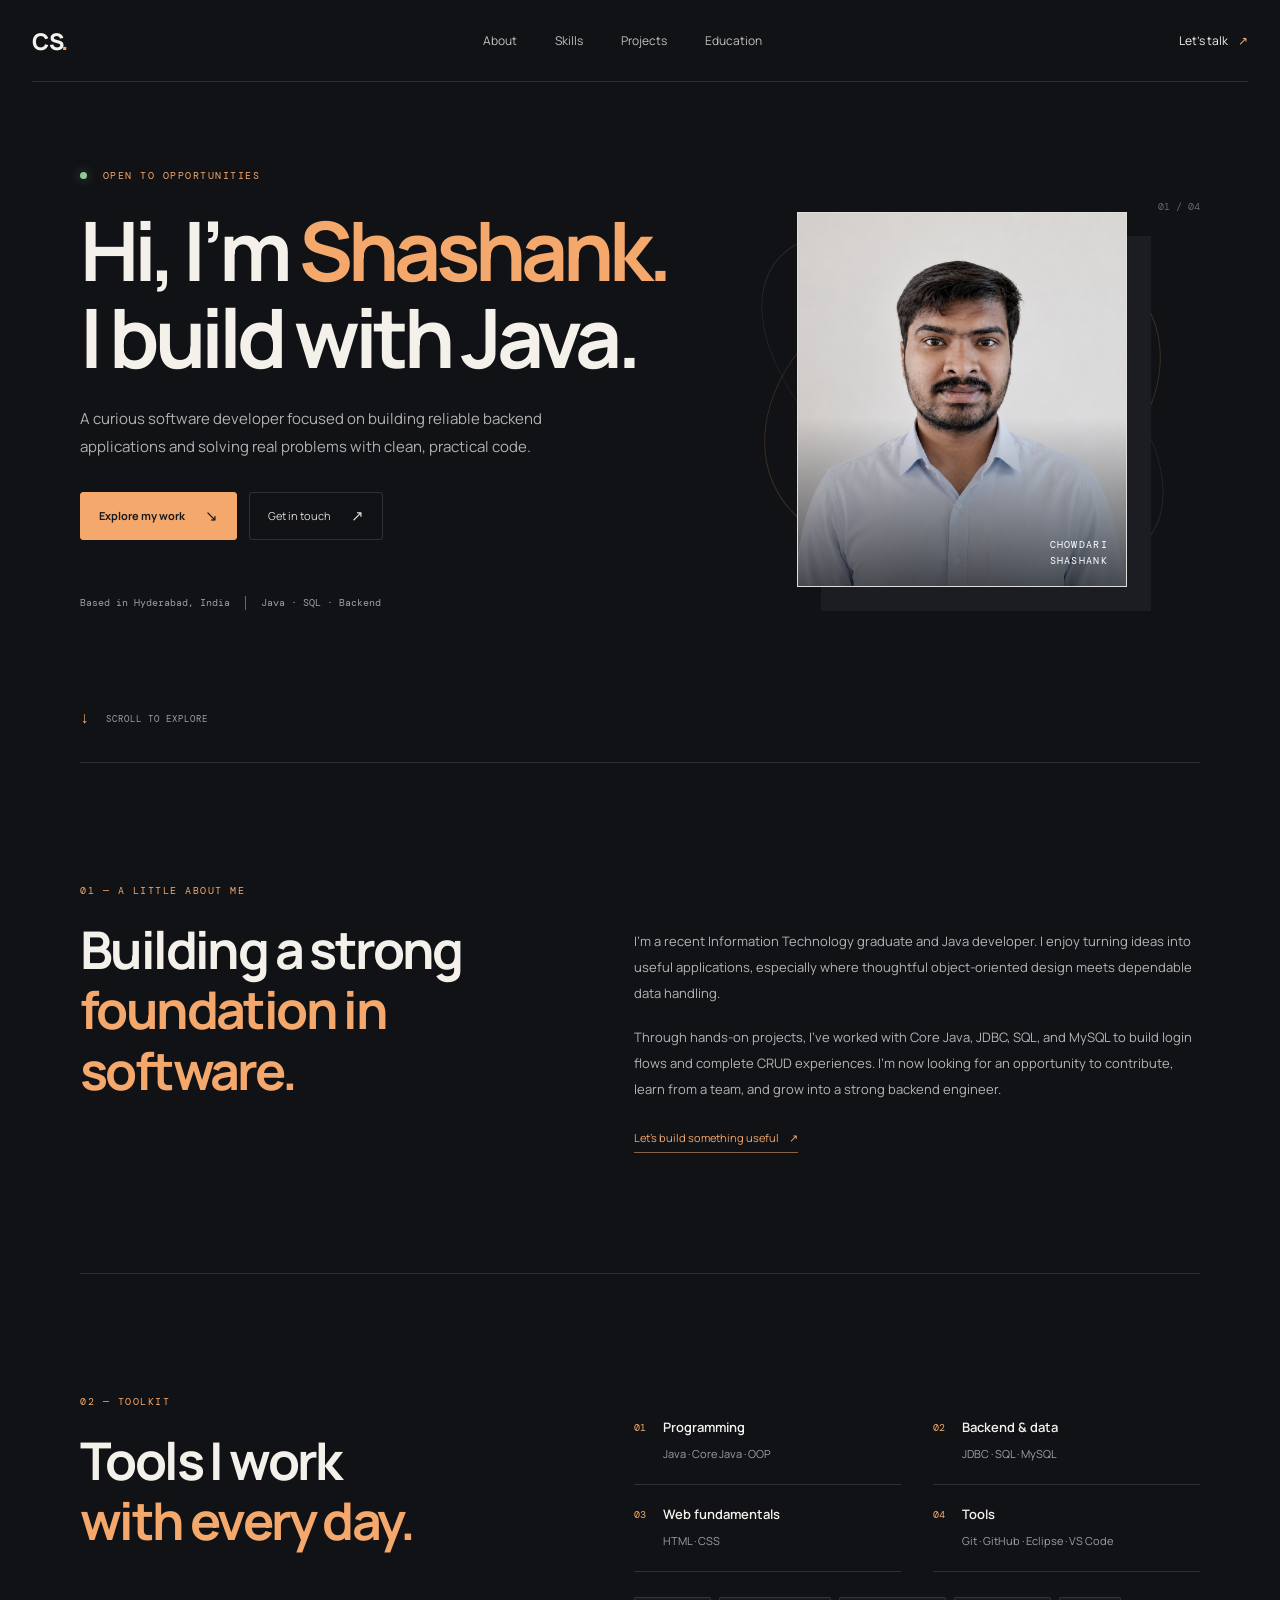
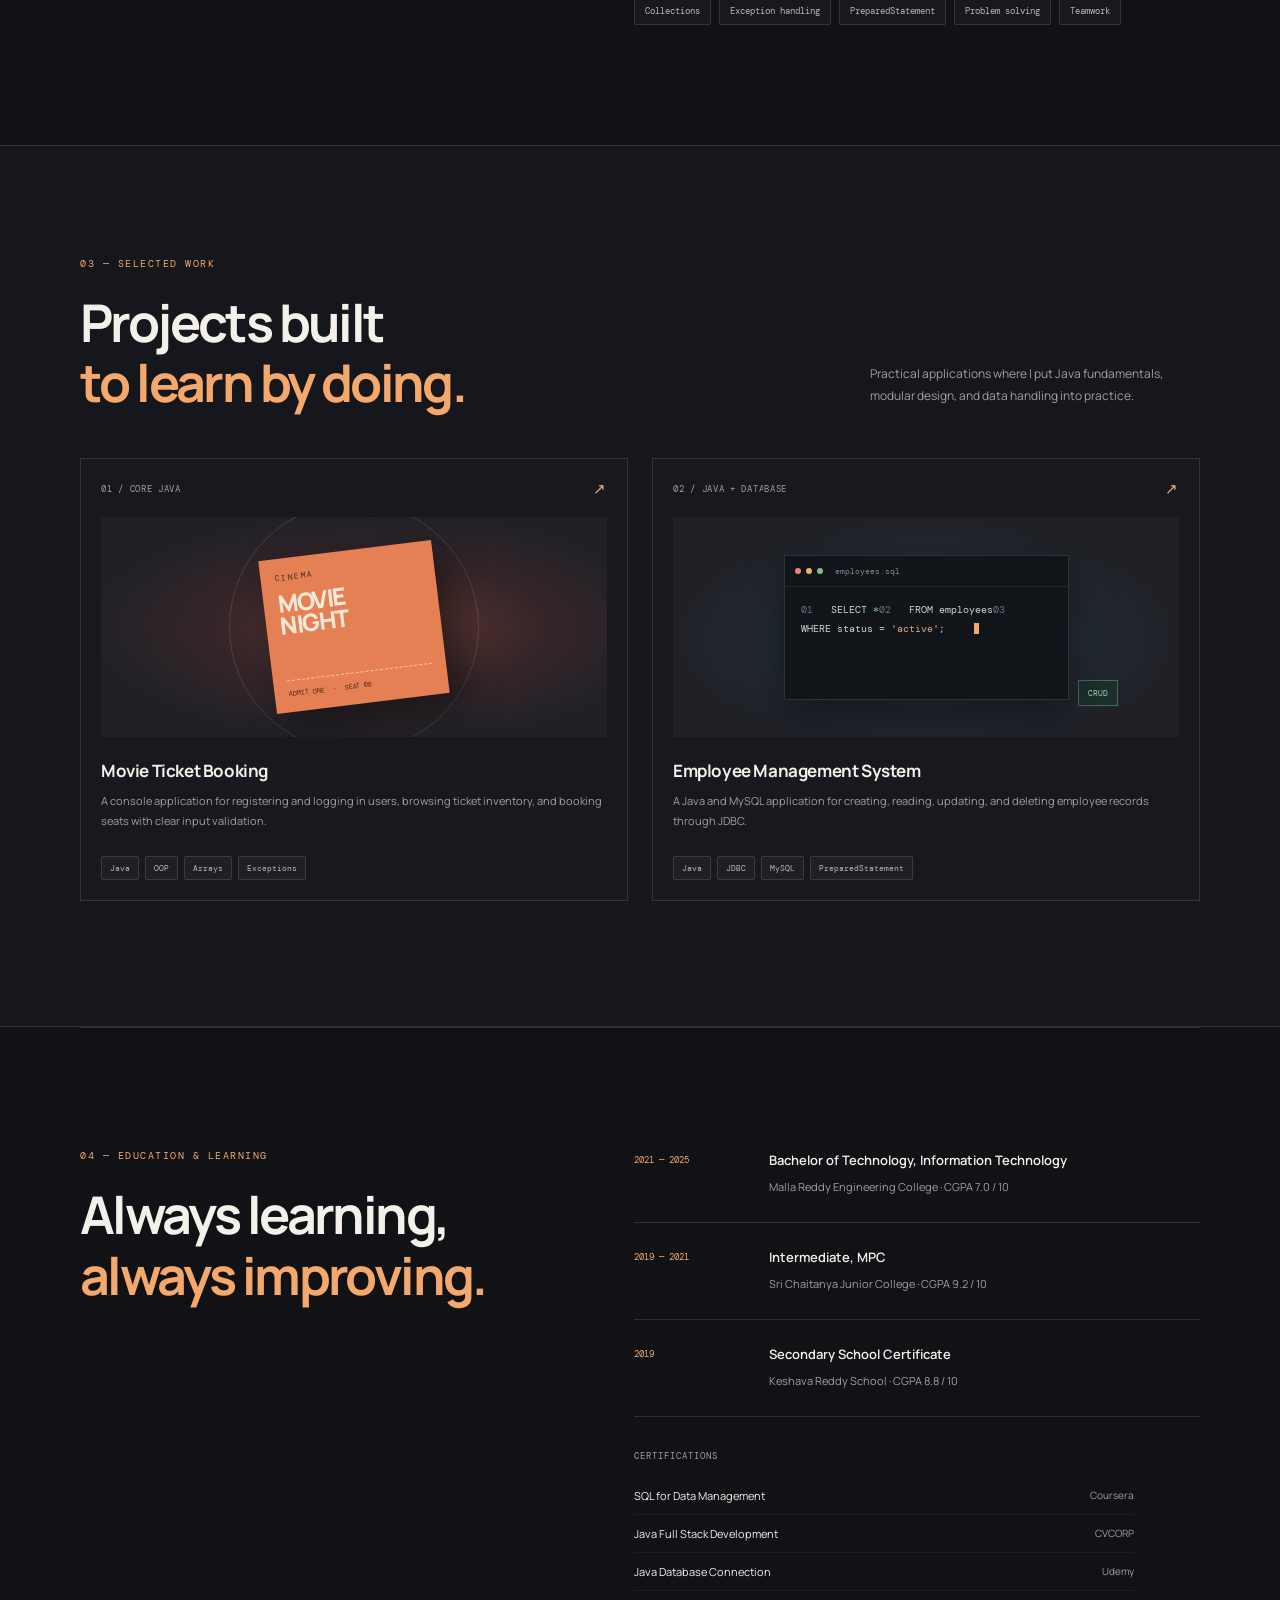
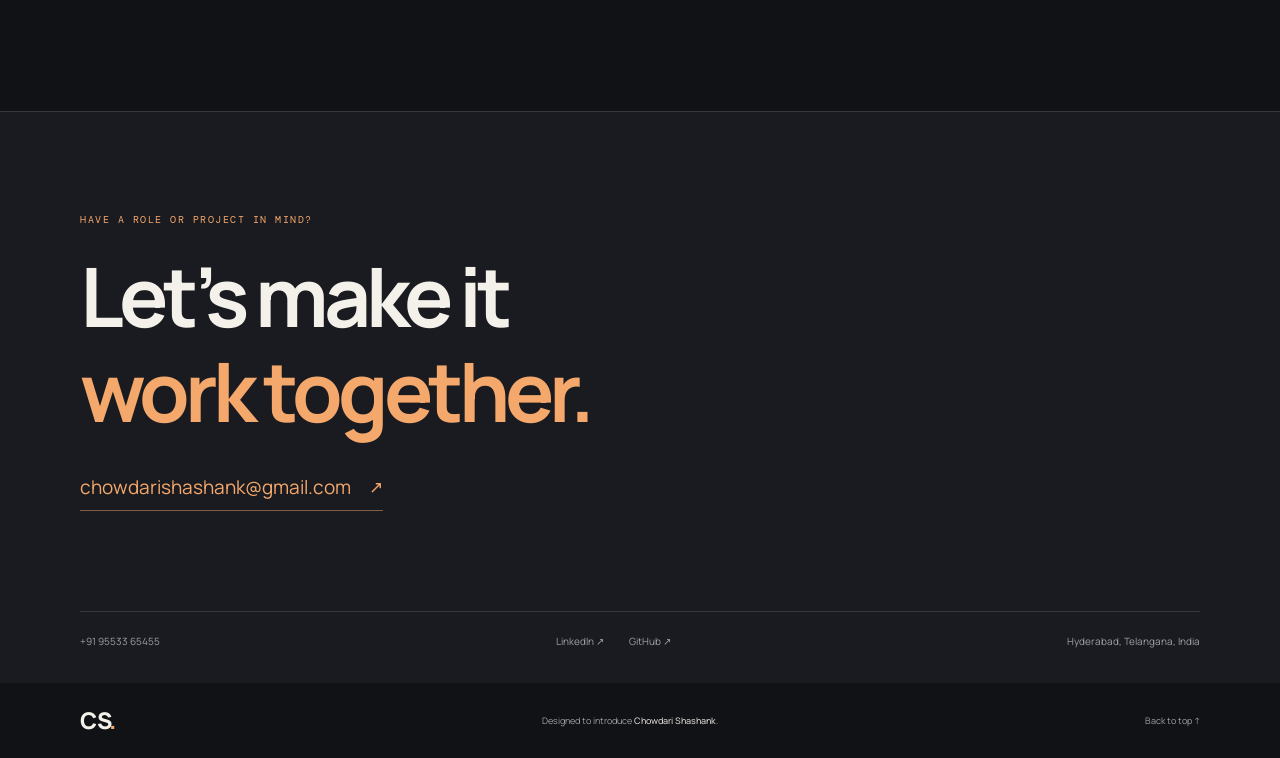
==== index.html @ 95295373 "Initial commit" ====
<!doctype html>
<html lang="en">
<head>
  <meta charset="UTF-8">
  <meta name="viewport" content="width=device-width, initial-scale=1">
  <meta name="theme-color" content="#101216">
  <meta name="description" content="Portfolio of Chowdari Shashank, a Java developer focused on backend development and database-driven applications.">
  <title>Chowdari Shashank | Java Developer</title>
  <link rel="stylesheet" href="styles.css">
</head>
<body>
  <header class="site-header">
    <a class="brand" href="#home" aria-label="Shashank home">CS<span>.</span></a>
    <nav class="main-nav" aria-label="Main navigation">
      <a href="#about">About</a>
      <a href="#skills">Skills</a>
      <a href="#projects">Projects</a>
      <a href="#education">Education</a>
    </nav>
    <a class="header-contact" href="#contact">Let’s talk <span aria-hidden="true">↗</span></a>
  </header>

  <main>
    <section class="hero section-wrap" id="home">
      <div class="hero-copy">
        <p class="eyebrow"><span class="status-dot"></span> OPEN TO OPPORTUNITIES</p>
        <h1>Hi, I’m <span>Shashank.</span><br>I build with Java.</h1>
        <p class="hero-description">A curious software developer focused on building reliable backend applications and solving real problems with clean, practical code.</p>
        <div class="hero-actions">
          <a class="button button-primary" href="#projects">Explore my work <span aria-hidden="true">↘</span></a>
          <a class="button button-quiet" href="mailto:chowdarishashank@gmail.com">Get in touch <span aria-hidden="true">↗</span></a>
        </div>
        <div class="hero-meta">
          <span>Based in Hyderabad, India</span>
          <span class="meta-divider"></span>
          <span>Java · SQL · Backend</span>
        </div>
      </div>
      <div class="hero-visual">
        <div class="photo-frame">
          <img src="profile.jpg" alt="Portrait of Chowdari Shashank">
          <span class="photo-label">CHOWDARI<br>SHASHANK</span>
        </div>
        <span class="orbit orbit-one" aria-hidden="true"></span>
        <span class="orbit orbit-two" aria-hidden="true"></span>
        <span class="hero-index" aria-hidden="true">01 / 04</span>
      </div>
      <a class="scroll-cue" href="#about"><span aria-hidden="true">↓</span> SCROLL TO EXPLORE</a>
    </section>

    <section class="content-section section-wrap" id="about">
      <div class="section-heading">
        <p class="eyebrow">01 — A LITTLE ABOUT ME</p>
        <h2>Building a strong<br><span>foundation in software.</span></h2>
      </div>
      <div class="about-copy">
        <p>I’m a recent Information Technology graduate and Java developer. I enjoy turning ideas into useful applications, especially where thoughtful object-oriented design meets dependable data handling.</p>
        <p>Through hands-on projects, I’ve worked with Core Java, JDBC, SQL, and MySQL to build login flows and complete CRUD experiences. I’m now looking for an opportunity to contribute, learn from a team, and grow into a strong backend engineer.</p>
        <a class="text-link" href="mailto:chowdarishashank@gmail.com">Let’s build something useful <span aria-hidden="true">↗</span></a>
      </div>
    </section>

    <section class="content-section skills-section section-wrap" id="skills">
      <div class="section-heading">
        <p class="eyebrow">02 — TOOLKIT</p>
        <h2>Tools I work<br><span>with every day.</span></h2>
      </div>
      <div class="skill-groups">
        <article class="skill-group">
          <span class="skill-number">01</span>
          <div><h3>Programming</h3><p>Java · Core Java · OOP</p></div>
        </article>
        <article class="skill-group">
          <span class="skill-number">02</span>
          <div><h3>Backend &amp; data</h3><p>JDBC · SQL · MySQL</p></div>
        </article>
        <article class="skill-group">
          <span class="skill-number">03</span>
          <div><h3>Web fundamentals</h3><p>HTML · CSS</p></div>
        </article>
        <article class="skill-group">
          <span class="skill-number">04</span>
          <div><h3>Tools</h3><p>Git · GitHub · Eclipse · VS Code</p></div>
        </article>
        <div class="skill-tags" aria-label="Additional strengths">
          <span>Collections</span><span>Exception handling</span><span>PreparedStatement</span><span>Problem solving</span><span>Teamwork</span>
        </div>
      </div>
    </section>

    <section class="projects-section" id="projects">
      <div class="section-wrap">
        <div class="projects-intro">
          <div class="section-heading">
            <p class="eyebrow">03 — SELECTED WORK</p>
            <h2>Projects built<br><span>to learn by doing.</span></h2>
          </div>
          <p>Practical applications where I put Java fundamentals, modular design, and data handling into practice.</p>
        </div>
        <div class="project-grid">
          <article class="project-card">
            <div class="project-topline"><span>01 / CORE JAVA</span><span aria-hidden="true">↗</span></div>
            <div class="project-art ticket-art" aria-hidden="true">
              <div class="ticket-card"><span class="ticket-mark">CINEMA</span><span class="ticket-title">MOVIE<br>NIGHT</span><span class="ticket-line"></span><span class="ticket-detail">ADMIT ONE&nbsp; · &nbsp;SEAT 08</span></div>
              <span class="art-orbit"></span>
            </div>
            <h3>Movie Ticket Booking</h3>
            <p>A console application for registering and logging in users, browsing ticket inventory, and booking seats with clear input validation.</p>
            <div class="project-tags"><span>Java</span><span>OOP</span><span>Arrays</span><span>Exceptions</span></div>
          </article>
          <article class="project-card">
            <div class="project-topline"><span>02 / JAVA + DATABASE</span><span aria-hidden="true">↗</span></div>
            <div class="project-art database-art" aria-hidden="true">
              <div class="database-window">
                <div class="window-dots"><i></i><i></i><i></i><span>employees.sql</span></div>
                <div class="code-lines"><span><b>01</b> SELECT <em>*</em></span><span><b>02</b> FROM employees</span><span><b>03</b> WHERE status = <i>'active'</i>;</span><span class="code-cursor"></span></div>
              </div>
              <span class="db-badge">CRUD</span>
            </div>
            <h3>Employee Management System</h3>
            <p>A Java and MySQL application for creating, reading, updating, and deleting employee records through JDBC.</p>
            <div class="project-tags"><span>Java</span><span>JDBC</span><span>MySQL</span><span>PreparedStatement</span></div>
          </article>
        </div>
      </div>
    </section>

    <section class="content-section education-section section-wrap" id="education">
      <div class="section-heading">
        <p class="eyebrow">04 — EDUCATION &amp; LEARNING</p>
        <h2>Always learning,<br><span>always improving.</span></h2>
      </div>
      <div class="education-content">
        <article class="education-item">
          <span class="education-date">2021 — 2025</span>
          <div><h3>Bachelor of Technology, Information Technology</h3><p>Malla Reddy Engineering College · CGPA 7.0 / 10</p></div>
        </article>
        <article class="education-item">
          <span class="education-date">2019 — 2021</span>
          <div><h3>Intermediate, MPC</h3><p>Sri Chaitanya Junior College · CGPA 9.2 / 10</p></div>
        </article>
        <article class="education-item">
          <span class="education-date">2019</span>
          <div><h3>Secondary School Certificate</h3><p>Keshava Reddy School · CGPA 8.8 / 10</p></div>
        </article>
        <div class="certifications">
          <h3>Certifications</h3>
          <p>SQL for Data Management <span>Coursera</span></p>
          <p>Java Full Stack Development <span>CVCORP</span></p>
          <p>Java Database Connection <span>Udemy</span></p>
        </div>
      </div>
    </section>

    <section class="contact-section" id="contact">
      <div class="section-wrap contact-inner">
        <p class="eyebrow">HAVE A ROLE OR PROJECT IN MIND?</p>
        <h2>Let’s make it<br><span>work together.</span></h2>
        <a class="contact-email" href="mailto:chowdarishashank@gmail.com">chowdarishashank@gmail.com <span aria-hidden="true">↗</span></a>
        <div class="contact-bottom">
          <a href="tel:+919553365455">+91 95533 65455</a>
          <div class="social-links">
            <a href="https://www.linkedin.com/in/shashankchowdari" target="_blank" rel="noreferrer">LinkedIn ↗</a>
            <a href="https://github.com/Shashank9871" target="_blank" rel="noreferrer">GitHub ↗</a>
          </div>
          <span>Hyderabad, Telangana, India</span>
        </div>
      </div>
    </section>
  </main>

  <footer class="site-footer section-wrap">
    <a class="brand" href="#home">CS<span>.</span></a>
    <p>Designed to introduce <strong>Chowdari Shashank</strong>.</p>
    <a href="#home">Back to top ↑</a>
  </footer>
</body>
</html>
---- styles.css ----
@import url('https://fonts.googleapis.com/css2?family=DM+Mono:wght@400;500&family=Manrope:wght@400;500;600;700;800&display=swap');

:root {
  color-scheme: dark;
  --bg: #101216;
  --surface: #17191f;
  --surface-light: #1e2027;
  --text: #f4f1eb;
  --muted: #a09fa5;
  --faint: #66666f;
  --accent: #f5a86b;
  --line: rgba(255, 255, 255, .12);
  font-family: 'Manrope', Arial, sans-serif;
  font-synthesis: none;
  text-rendering: optimizeLegibility;
  scroll-behavior: smooth;
  background: var(--bg);
}

* { box-sizing: border-box; }
body { margin: 0; color: var(--text); background: var(--bg); }
a { color: inherit; text-decoration: none; }
button, a { -webkit-tap-highlight-color: transparent; }
::selection { color: var(--bg); background: var(--accent); }
.section-wrap { width: min(1120px, calc(100% - 64px)); margin-inline: auto; }

.site-header {
  height: 82px;
  width: min(1280px, calc(100% - 64px));
  margin: auto;
  display: flex;
  align-items: center;
  justify-content: space-between;
  border-bottom: 1px solid var(--line);
}
.brand { font-size: 23px; font-weight: 800; letter-spacing: -1.5px; }
.brand span { color: var(--accent); }
.main-nav { display: flex; align-items: center; gap: 38px; color: #c3c0c0; font-size: 12px; }
.main-nav a, .header-contact, .social-links a, .site-footer a { transition: color .2s ease; }
.main-nav a:hover, .header-contact:hover, .social-links a:hover, .site-footer a:hover { color: var(--accent); }
.header-contact { font-size: 12px; }
.header-contact span { color: var(--accent); margin-left: 8px; }

.hero {
  min-height: 680px;
  position: relative;
  display: grid;
  grid-template-columns: 1.15fr .85fr;
  align-items: center;
  padding-top: 44px;
  padding-bottom: 90px;
}
.hero-copy { position: relative; z-index: 1; padding-bottom: 20px; }
.eyebrow {
  color: var(--accent);
  font: 10px/1.5 'DM Mono', monospace;
  letter-spacing: 1.5px;
  margin: 0 0 24px;
}
.status-dot { display: inline-block; width: 7px; height: 7px; margin-right: 8px; border-radius: 50%; background: #91c995; box-shadow: 0 0 12px #91c99577; }
h1, h2, h3, p { margin-top: 0; }
.hero h1 { font-size: clamp(48px, 6.5vw, 82px); line-height: 1.06; letter-spacing: -5px; margin-bottom: 24px; }
.hero h1 span, .section-heading h2 span, .contact-inner h2 span { color: var(--accent); }
.hero-description { max-width: 470px; color: #b3b0b0; font-size: 15px; line-height: 1.9; margin-bottom: 30px; }
.hero-actions { display: flex; flex-wrap: wrap; align-items: center; gap: 12px; }
.button { min-height: 48px; display: inline-flex; align-items: center; justify-content: center; gap: 20px; padding: 0 18px; border: 1px solid var(--line); border-radius: 3px; font-size: 11px; transition: transform .2s, background .2s, border-color .2s; }
.button:hover { transform: translateY(-2px); border-color: var(--accent); }
.button-primary { color: #17191f; background: var(--accent); border-color: var(--accent); font-weight: 700; }
.button-primary:hover { background: #ffba83; }
.button-quiet { color: #ddd9d4; }
.button span { font-size: 15px; }
.hero-meta { display: flex; align-items: center; gap: 15px; margin-top: 56px; color: var(--muted); font: 10px 'DM Mono', monospace; }
.meta-divider { height: 14px; width: 1px; background: var(--faint); }
.hero-visual { height: 450px; position: relative; display: grid; place-items: center; }
.photo-frame { position: relative; z-index: 1; width: min(330px, 78%); height: 375px; overflow: hidden; border: 1px solid #ffffff30; background: #d9d6d1; box-shadow: 24px 24px 0 #1b1d23; }
.photo-frame::after { position: absolute; content: ""; inset: 0; background: linear-gradient(180deg, transparent 55%, #101216b8); }
.photo-frame img { width: 100%; height: 100%; display: block; object-fit: cover; object-position: center 25%; filter: saturate(.75); }
.photo-label { position: absolute; z-index: 1; right: 18px; bottom: 17px; color: white; font: 10px/1.6 'DM Mono', monospace; letter-spacing: 1.3px; text-align: right; }
.orbit { position: absolute; display: block; border: 1px solid #f5a86b31; border-radius: 50%; }
.orbit-one { width: 415px; height: 415px; transform: rotate(-24deg) scaleY(.69); }
.orbit-two { width: 465px; height: 465px; transform: rotate(36deg) scaleY(.52); border-color: #ffffff18; }
.hero-index { position: absolute; top: 26px; right: 0; color: var(--faint); font: 10px 'DM Mono', monospace; }
.scroll-cue { position: absolute; bottom: 34px; left: 0; color: var(--muted); font: 9px 'DM Mono', monospace; letter-spacing: 1px; }
.scroll-cue span { color: var(--accent); font-size: 16px; margin-right: 9px; vertical-align: -1px; }

.content-section { display: grid; grid-template-columns: .9fr 1.1fr; gap: 90px; padding-top: 120px; padding-bottom: 120px; border-top: 1px solid var(--line); }
.section-heading .eyebrow { margin-bottom: 22px; }
.section-heading h2, .contact-inner h2 { font-size: clamp(34px, 4.2vw, 52px); line-height: 1.16; letter-spacing: -2.6px; margin: 0; }
.about-copy { padding-top: 45px; }
.about-copy p { max-width: 590px; color: #b7b4b4; font-size: 13px; line-height: 2; margin-bottom: 18px; }
.text-link { display: inline-block; margin-top: 10px; padding-bottom: 7px; border-bottom: 1px solid #f5a86b85; color: var(--accent); font-size: 11px; }
.text-link span { margin-left: 8px; }

.skills-section { align-items: start; }
.skill-groups { display: grid; grid-template-columns: 1fr 1fr; column-gap: 32px; padding-top: 4px; }
.skill-group { display: flex; gap: 17px; padding: 20px 0; border-bottom: 1px solid var(--line); }
.skill-number { color: var(--accent); font: 10px 'DM Mono', monospace; padding-top: 3px; }
.skill-group h3, .education-item h3, .certifications h3 { margin: 0 0 8px; font-size: 13px; font-weight: 600; }
.skill-group p, .education-item p { margin: 0; color: var(--muted); font-size: 11px; line-height: 1.8; }
.skill-tags { grid-column: 1 / -1; display: flex; flex-wrap: wrap; gap: 8px; padding-top: 25px; }
.skill-tags span, .project-tags span { padding: 7px 10px; color: #bbb7b3; background: #ffffff08; border: 1px solid var(--line); border-radius: 2px; font: 9px 'DM Mono', monospace; }

.projects-section { padding: 110px 0 125px; background: #15171c; border-block: 1px solid var(--line); }
.projects-intro { display: flex; align-items: end; justify-content: space-between; gap: 35px; margin-bottom: 45px; }
.projects-intro > p { max-width: 330px; margin: 0 0 5px; color: var(--muted); font-size: 12px; line-height: 1.9; }
.project-grid { display: grid; grid-template-columns: 1fr 1fr; gap: 24px; }
.project-card { min-width: 0; padding: 20px; background: var(--surface); border: 1px solid var(--line); transition: border-color .2s, transform .2s; }
.project-card:hover { transform: translateY(-4px); border-color: #f5a86b78; }
.project-topline { display: flex; align-items: center; justify-content: space-between; color: var(--muted); font: 9px 'DM Mono', monospace; letter-spacing: .7px; }
.project-topline span:last-child { color: var(--accent); font-size: 15px; }
.project-art { height: 220px; position: relative; display: grid; place-items: center; overflow: hidden; margin: 18px 0 22px; background: #202127; }
.ticket-art { background: radial-gradient(ellipse at 55% 50%, #663a30 0, #352529 42%, #202127 74%); }
.ticket-card { z-index: 1; display: flex; flex-direction: column; width: 174px; height: 154px; padding: 14px; transform: rotate(-7deg); color: #f4e8d9; background: #e57f54; box-shadow: 12px 14px 35px #08090b88; }
.ticket-mark { color: #4b2821; font: 8px 'DM Mono', monospace; letter-spacing: 1.5px; }
.ticket-title { margin-top: 10px; font-size: 24px; font-weight: 800; line-height: .92; letter-spacing: -1.5px; }
.ticket-line { width: 100%; margin-top: auto; border-top: 1px dashed #f6c7a2; }
.ticket-detail { padding-top: 8px; color: #542b23; font: 7px 'DM Mono', monospace; }
.art-orbit { position: absolute; width: 250px; height: 250px; border: 1px solid #ffffff20; border-radius: 50%; }
.database-art { background: radial-gradient(ellipse at 50% 55%, #263743, #202127 70%); }
.database-window { z-index: 1; width: min(285px, 84%); height: 145px; background: #11151a; border: 1px solid #ffffff20; box-shadow: 0 15px 35px #090b0e8a; }
.window-dots { height: 31px; display: flex; align-items: center; gap: 5px; padding: 0 10px; border-bottom: 1px solid #ffffff13; }
.window-dots i { width: 6px; height: 6px; border-radius: 50%; background: #e48973; }
.window-dots i:nth-child(2) { background: #e9b36b; }
.window-dots i:nth-child(3) { background: #86b98b; }
.window-dots span { margin-left: 7px; color: #818993; font: 8px 'DM Mono', monospace; }
.code-lines { padding: 13px 16px; color: #d0d3d5; font: 10px/1.9 'DM Mono', monospace; }
.code-lines b { margin-right: 12px; color: #65707c; font-weight: 400; }
.code-lines em { color: #82c5ad; font-style: normal; }
.code-lines i { color: #dda77c; font-style: normal; }
.code-cursor { display: inline-block; width: 5px; height: 11px; margin-left: 29px; background: var(--accent); vertical-align: -2px; }
.db-badge { position: absolute; right: 12%; bottom: 14%; padding: 7px 9px; color: #a9d7c4; border: 1px solid #a9d7c455; background: #1c302c; font: 8px 'DM Mono', monospace; }
.project-card h3 { margin: 0 0 9px; font-size: 17px; letter-spacing: -.4px; }
.project-card > p { min-height: 48px; margin: 0 0 17px; color: var(--muted); font-size: 11px; line-height: 1.8; }
.project-tags { display: flex; flex-wrap: wrap; gap: 6px; }
.project-tags span { padding: 6px 8px; font-size: 8px; }

.education-content { padding-top: 3px; }
.education-item { display: grid; grid-template-columns: 115px 1fr; gap: 20px; padding: 0 0 25px; margin-bottom: 25px; border-bottom: 1px solid var(--line); }
.education-date { color: var(--accent); font: 9px 'DM Mono', monospace; padding-top: 3px; }
.certifications { padding-top: 8px; }
.certifications h3 { margin-bottom: 15px; color: var(--muted); font: 9px 'DM Mono', monospace; letter-spacing: 1px; text-transform: uppercase; }
.certifications p { display: flex; justify-content: space-between; gap: 20px; max-width: 500px; padding: 11px 0; margin: 0; border-bottom: 1px solid #ffffff0d; font-size: 11px; }
.certifications p span { color: var(--muted); font-size: 10px; }

.contact-section { padding: 100px 0 35px; background: #1a1b20; border-top: 1px solid var(--line); }
.contact-inner > .eyebrow { margin-bottom: 22px; }
.contact-inner h2 { font-size: clamp(48px, 7vw, 82px); letter-spacing: -5px; }
.contact-email { display: inline-flex; align-items: center; gap: 18px; margin-top: 35px; padding-bottom: 10px; border-bottom: 1px solid #f5a86b78; color: var(--accent); font-size: clamp(14px, 2vw, 19px); }
.contact-email span { font-size: 17px; }
.contact-bottom { display: flex; justify-content: space-between; gap: 20px; margin-top: 100px; padding-top: 22px; border-top: 1px solid var(--line); color: var(--muted); font-size: 10px; }
.social-links { display: flex; gap: 25px; }
.site-footer { min-height: 75px; display: flex; align-items: center; justify-content: space-between; color: var(--muted); }
.site-footer .brand { color: var(--text); }
.site-footer p, .site-footer a:not(.brand) { margin: 0; font-size: 9px; }
.site-footer strong { color: #d7d2cc; font-weight: 500; }

@media (max-width: 800px) {
  .section-wrap, .site-header { width: min(100% - 40px, 620px); }
  .site-header { height: 70px; }
  .main-nav { gap: 18px; }
  .hero { min-height: auto; grid-template-columns: 1fr .78fr; gap: 12px; padding-top: 90px; padding-bottom: 100px; }
  .hero h1 { font-size: clamp(45px, 8vw, 68px); letter-spacing: -3.5px; }
  .hero-visual { height: 350px; }
  .photo-frame { height: 300px; }
  .orbit-one { width: 340px; height: 340px; }
  .orbit-two { width: 380px; height: 380px; }
  .content-section { gap: 45px; padding-top: 85px; padding-bottom: 85px; }
  .projects-section { padding: 85px 0; }
}

@media (max-width: 600px) {
  .section-wrap, .site-header { width: calc(100% - 36px); }
  .site-header { height: 65px; }
  .main-nav { gap: 13px; font-size: 10px; }
  .main-nav a:nth-child(2), .main-nav a:nth-child(4) { display: none; }
  .header-contact { font-size: 10px; }
  .hero { display: flex; flex-direction: column; align-items: stretch; gap: 32px; padding-top: 66px; padding-bottom: 80px; }
  .hero-copy { padding: 0; }
  .hero h1 { font-size: clamp(48px, 13vw, 70px); letter-spacing: -3.5px; }
  .hero-description { font-size: 13px; }
  .hero-meta { margin-top: 30px; font-size: 8px; gap: 10px; }
  .hero-visual { height: 340px; }
  .photo-frame { width: 245px; height: 300px; }
  .orbit-one { width: 340px; height: 340px; }
  .orbit-two { width: 380px; height: 380px; }
  .hero-index { top: 0; right: 12px; }
  .scroll-cue { bottom: 28px; }
  .content-section { display: block; padding-top: 72px; padding-bottom: 72px; }
  .section-heading h2 { font-size: 39px; }
  .about-copy { padding-top: 30px; }
  .about-copy p { font-size: 12px; }
  .skill-groups { margin-top: 28px; column-gap: 15px; }
  .skill-group { gap: 10px; }
  .skill-group p { font-size: 9px; }
  .skill-tags { gap: 6px; }
  .skill-tags span { padding: 7px; font-size: 8px; }
  .projects-section { padding: 72px 0; }
  .projects-intro { display: block; margin-bottom: 28px; }
  .projects-intro > p { margin-top: 20px; }
  .project-grid { grid-template-columns: 1fr; gap: 16px; }
  .project-card { padding: 15px; }
  .project-art { height: 195px; }
  .education-item { grid-template-columns: 88px 1fr; gap: 12px; }
  .education-item h3 { font-size: 11px; line-height: 1.6; }
  .education-item p { font-size: 9px; }
  .certifications p { font-size: 10px; }
  .contact-section { padding-top: 72px; }
  .contact-inner h2 { font-size: 55px; letter-spacing: -3.5px; }
  .contact-email { font-size: 13px; }
  .contact-bottom { flex-wrap: wrap; margin-top: 70px; font-size: 9px; }
  .social-links { order: 3; width: 100%; }
  .site-footer { min-height: 68px; }
  .site-footer p { display: none; }
}

@media (prefers-reduced-motion: reduce) {
  *, *::before, *::after { scroll-behavior: auto !important; transition-duration: .01ms !important; }
}
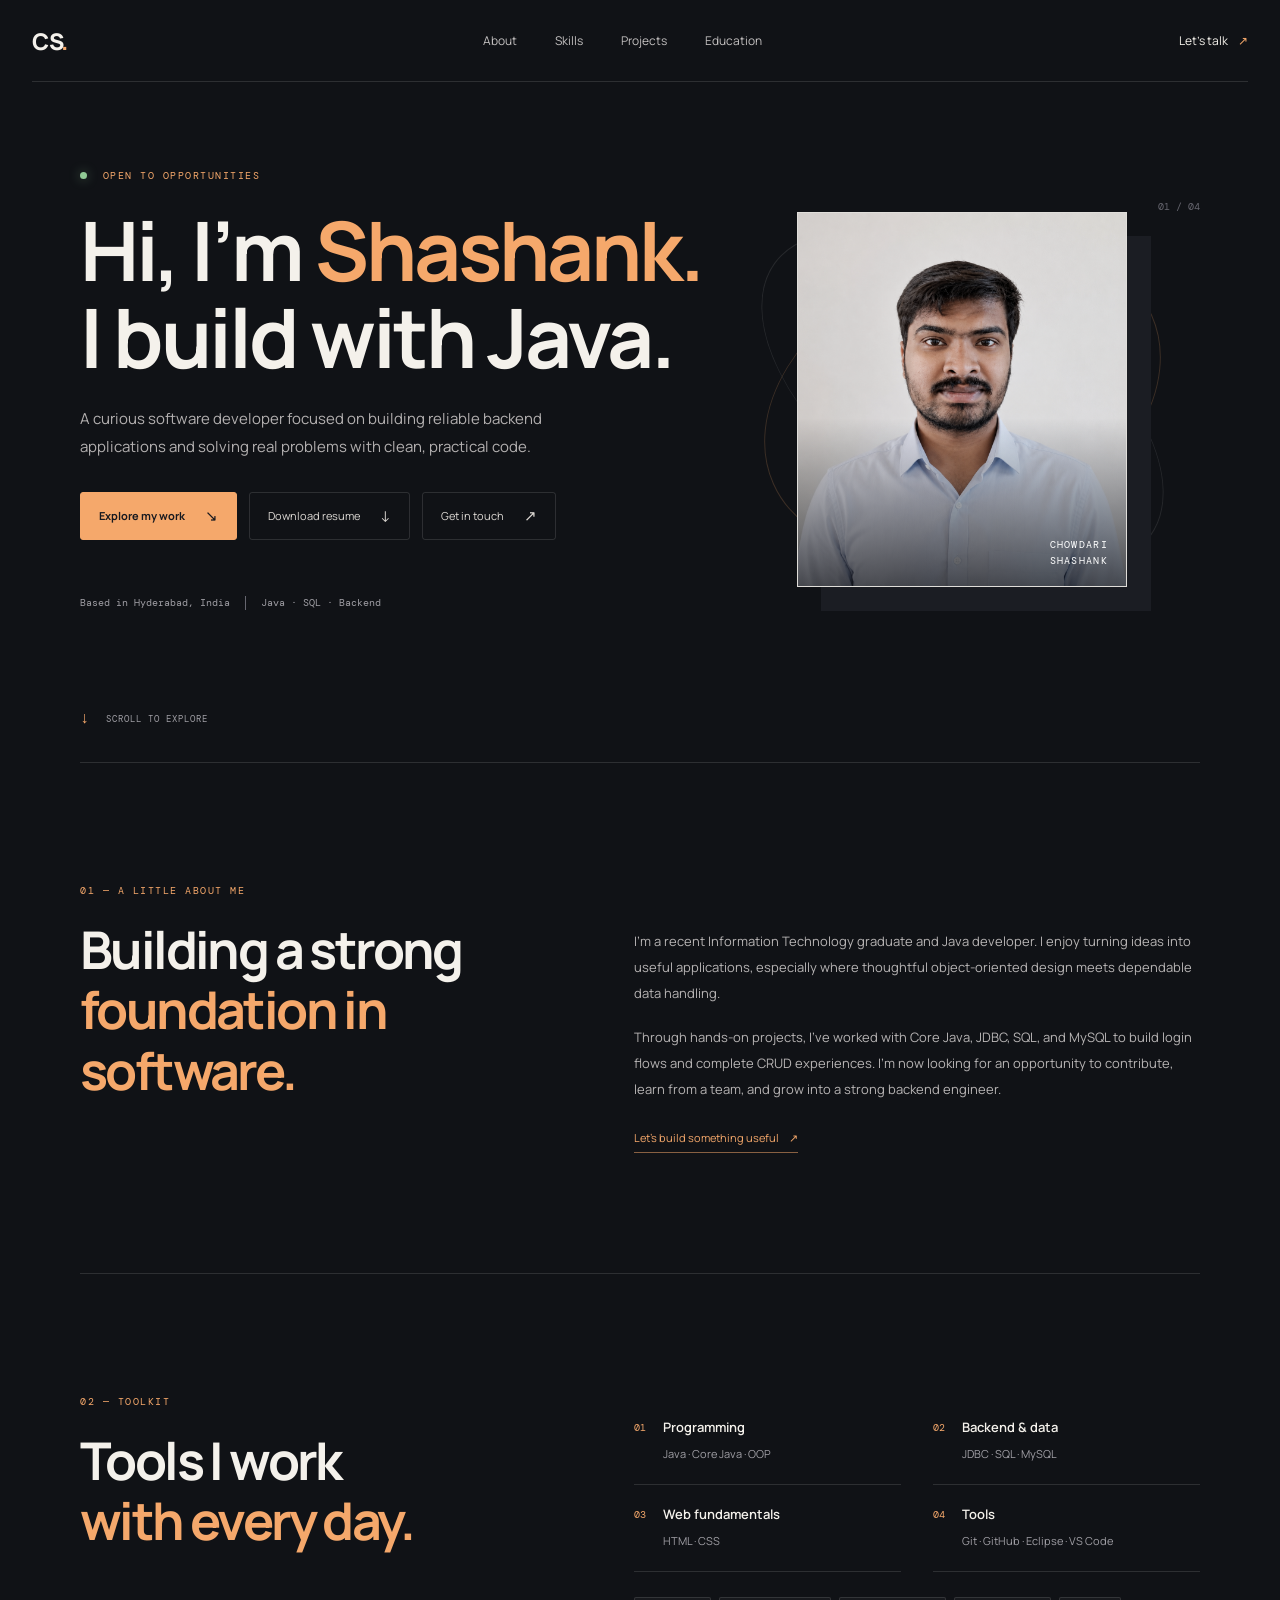
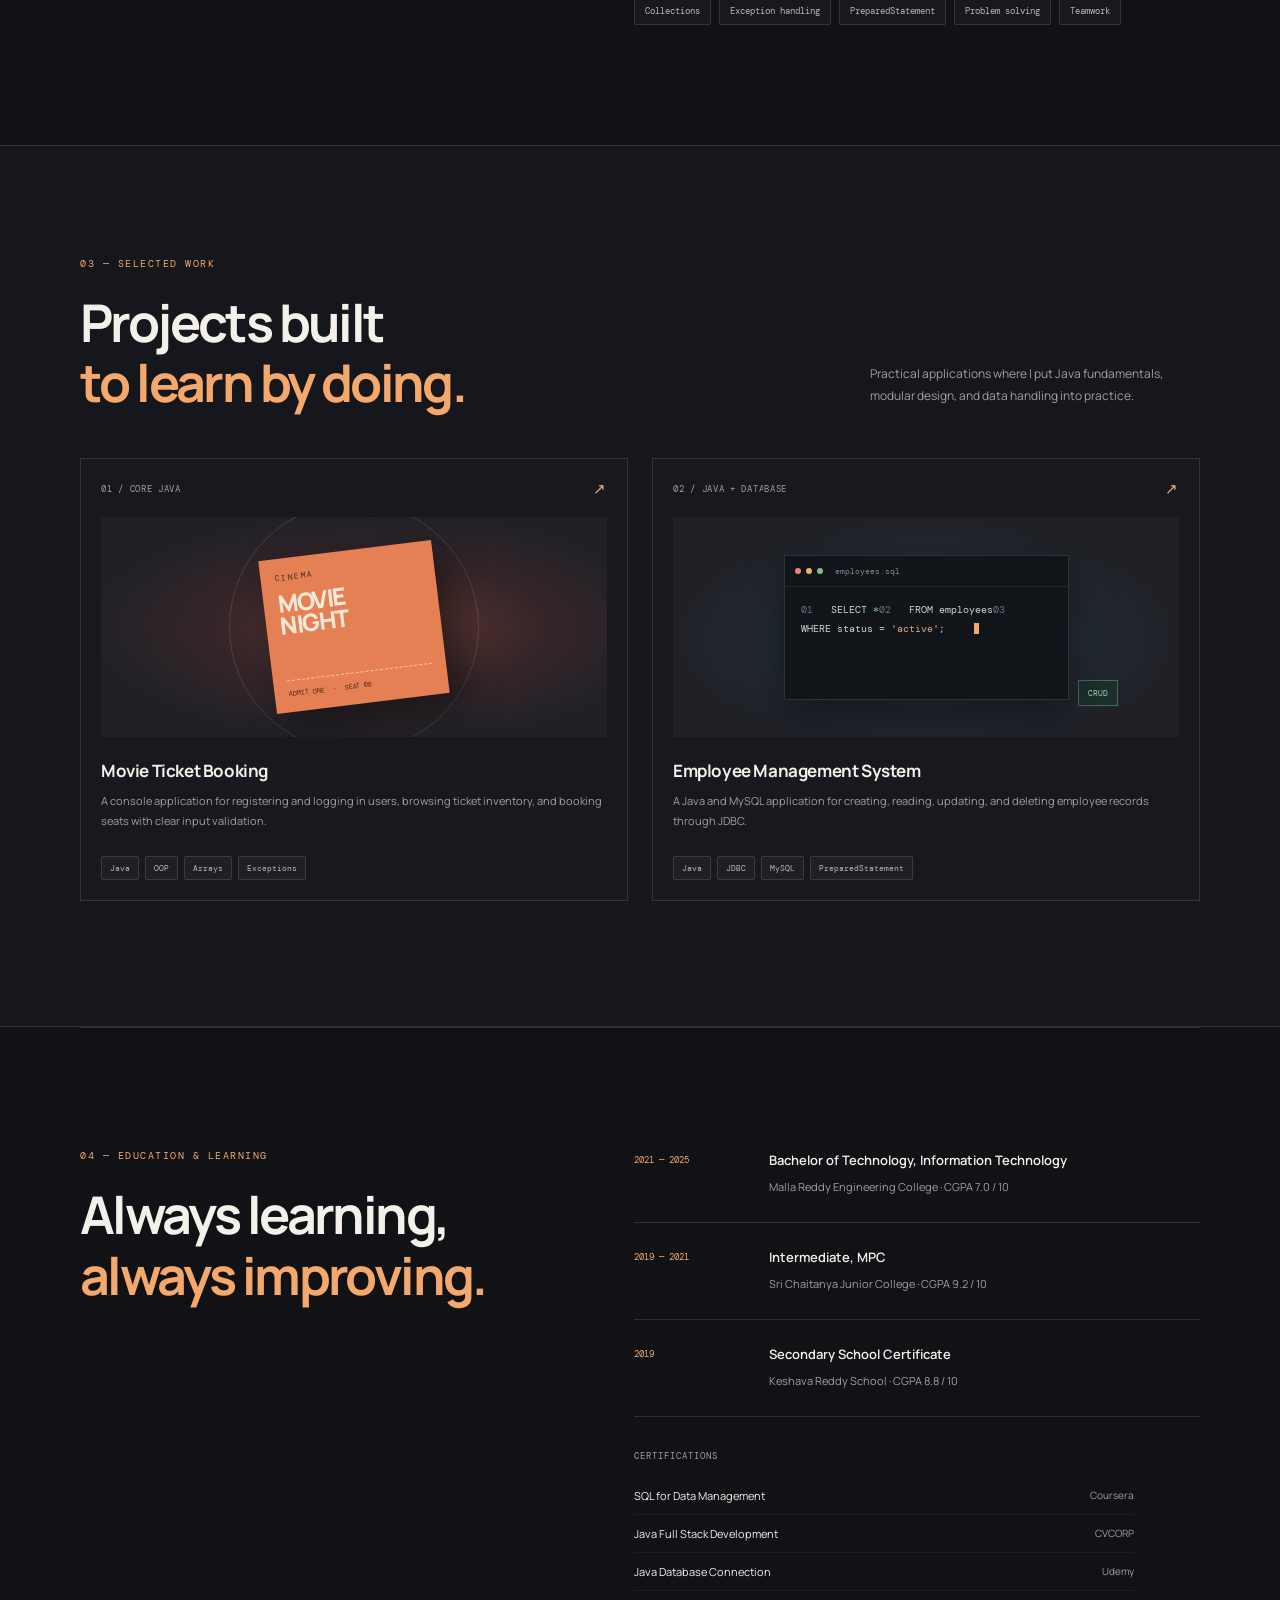
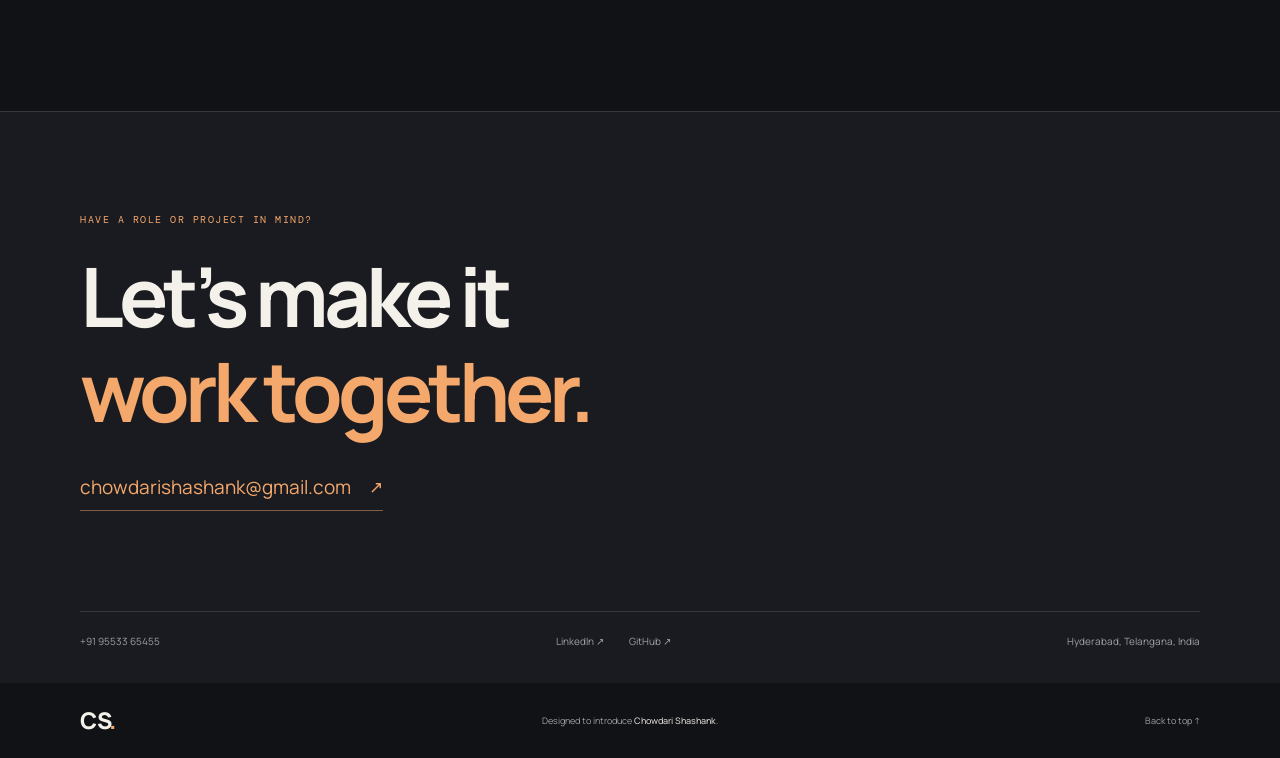
==== commit 5bb19ec1: "Move portfolio files to root folder" ====
--- a/index.html
+++ b/index.html
@@ -28,6 +28,7 @@
         <p class="hero-description">A curious software developer focused on building reliable backend applications and solving real problems with clean, practical code.</p>
         <div class="hero-actions">
           <a class="button button-primary" href="#projects">Explore my work <span aria-hidden="true">↘</span></a>
+          <a class="button button-quiet" href="Chowdari_Shashank_Resume_.docx" download>Download resume <span aria-hidden="true">↓</span></a>
           <a class="button button-quiet" href="mailto:chowdarishashank@gmail.com">Get in touch <span aria-hidden="true">↗</span></a>
         </div>
         <div class="hero-meta">
@@ -66,57 +67,31 @@
         <h2>Tools I work<br><span>with every day.</span></h2>
       </div>
       <div class="skill-groups">
-        <article class="skill-group">
-          <span class="skill-number">01</span>
-          <div><h3>Programming</h3><p>Java · Core Java · OOP</p></div>
-        </article>
-        <article class="skill-group">
-          <span class="skill-number">02</span>
-          <div><h3>Backend &amp; data</h3><p>JDBC · SQL · MySQL</p></div>
-        </article>
-        <article class="skill-group">
-          <span class="skill-number">03</span>
-          <div><h3>Web fundamentals</h3><p>HTML · CSS</p></div>
-        </article>
-        <article class="skill-group">
-          <span class="skill-number">04</span>
-          <div><h3>Tools</h3><p>Git · GitHub · Eclipse · VS Code</p></div>
-        </article>
-        <div class="skill-tags" aria-label="Additional strengths">
-          <span>Collections</span><span>Exception handling</span><span>PreparedStatement</span><span>Problem solving</span><span>Teamwork</span>
-        </div>
+        <article class="skill-group"><span class="skill-number">01</span><div><h3>Programming</h3><p>Java · Core Java · OOP</p></div></article>
+        <article class="skill-group"><span class="skill-number">02</span><div><h3>Backend &amp; data</h3><p>JDBC · SQL · MySQL</p></div></article>
+        <article class="skill-group"><span class="skill-number">03</span><div><h3>Web fundamentals</h3><p>HTML · CSS</p></div></article>
+        <article class="skill-group"><span class="skill-number">04</span><div><h3>Tools</h3><p>Git · GitHub · Eclipse · VS Code</p></div></article>
+        <div class="skill-tags" aria-label="Additional strengths"><span>Collections</span><span>Exception handling</span><span>PreparedStatement</span><span>Problem solving</span><span>Teamwork</span></div>
       </div>
     </section>
 
     <section class="projects-section" id="projects">
       <div class="section-wrap">
         <div class="projects-intro">
-          <div class="section-heading">
-            <p class="eyebrow">03 — SELECTED WORK</p>
-            <h2>Projects built<br><span>to learn by doing.</span></h2>
-          </div>
+          <div class="section-heading"><p class="eyebrow">03 — SELECTED WORK</p><h2>Projects built<br><span>to learn by doing.</span></h2></div>
           <p>Practical applications where I put Java fundamentals, modular design, and data handling into practice.</p>
         </div>
         <div class="project-grid">
           <article class="project-card">
             <div class="project-topline"><span>01 / CORE JAVA</span><span aria-hidden="true">↗</span></div>
-            <div class="project-art ticket-art" aria-hidden="true">
-              <div class="ticket-card"><span class="ticket-mark">CINEMA</span><span class="ticket-title">MOVIE<br>NIGHT</span><span class="ticket-line"></span><span class="ticket-detail">ADMIT ONE&nbsp; · &nbsp;SEAT 08</span></div>
-              <span class="art-orbit"></span>
-            </div>
+            <div class="project-art ticket-art" aria-hidden="true"><div class="ticket-card"><span class="ticket-mark">CINEMA</span><span class="ticket-title">MOVIE<br>NIGHT</span><span class="ticket-line"></span><span class="ticket-detail">ADMIT ONE&nbsp; · &nbsp;SEAT 08</span></div><span class="art-orbit"></span></div>
             <h3>Movie Ticket Booking</h3>
             <p>A console application for registering and logging in users, browsing ticket inventory, and booking seats with clear input validation.</p>
             <div class="project-tags"><span>Java</span><span>OOP</span><span>Arrays</span><span>Exceptions</span></div>
           </article>
           <article class="project-card">
             <div class="project-topline"><span>02 / JAVA + DATABASE</span><span aria-hidden="true">↗</span></div>
-            <div class="project-art database-art" aria-hidden="true">
-              <div class="database-window">
-                <div class="window-dots"><i></i><i></i><i></i><span>employees.sql</span></div>
-                <div class="code-lines"><span><b>01</b> SELECT <em>*</em></span><span><b>02</b> FROM employees</span><span><b>03</b> WHERE status = <i>'active'</i>;</span><span class="code-cursor"></span></div>
-              </div>
-              <span class="db-badge">CRUD</span>
-            </div>
+            <div class="project-art database-art" aria-hidden="true"><div class="database-window"><div class="window-dots"><i></i><i></i><i></i><span>employees.sql</span></div><div class="code-lines"><span><b>01</b> SELECT <em>*</em></span><span><b>02</b> FROM employees</span><span><b>03</b> WHERE status = <i>'active'</i>;</span><span class="code-cursor"></span></div></div><span class="db-badge">CRUD</span></div>
             <h3>Employee Management System</h3>
             <p>A Java and MySQL application for creating, reading, updating, and deleting employee records through JDBC.</p>
             <div class="project-tags"><span>Java</span><span>JDBC</span><span>MySQL</span><span>PreparedStatement</span></div>
@@ -126,29 +101,12 @@
     </section>
 
     <section class="content-section education-section section-wrap" id="education">
-      <div class="section-heading">
-        <p class="eyebrow">04 — EDUCATION &amp; LEARNING</p>
-        <h2>Always learning,<br><span>always improving.</span></h2>
-      </div>
+      <div class="section-heading"><p class="eyebrow">04 — EDUCATION &amp; LEARNING</p><h2>Always learning,<br><span>always improving.</span></h2></div>
       <div class="education-content">
-        <article class="education-item">
-          <span class="education-date">2021 — 2025</span>
-          <div><h3>Bachelor of Technology, Information Technology</h3><p>Malla Reddy Engineering College · CGPA 7.0 / 10</p></div>
-        </article>
-        <article class="education-item">
-          <span class="education-date">2019 — 2021</span>
-          <div><h3>Intermediate, MPC</h3><p>Sri Chaitanya Junior College · CGPA 9.2 / 10</p></div>
-        </article>
-        <article class="education-item">
-          <span class="education-date">2019</span>
-          <div><h3>Secondary School Certificate</h3><p>Keshava Reddy School · CGPA 8.8 / 10</p></div>
-        </article>
-        <div class="certifications">
-          <h3>Certifications</h3>
-          <p>SQL for Data Management <span>Coursera</span></p>
-          <p>Java Full Stack Development <span>CVCORP</span></p>
-          <p>Java Database Connection <span>Udemy</span></p>
-        </div>
+        <article class="education-item"><span class="education-date">2021 — 2025</span><div><h3>Bachelor of Technology, Information Technology</h3><p>Malla Reddy Engineering College · CGPA 7.0 / 10</p></div></article>
+        <article class="education-item"><span class="education-date">2019 — 2021</span><div><h3>Intermediate, MPC</h3><p>Sri Chaitanya Junior College · CGPA 9.2 / 10</p></div></article>
+        <article class="education-item"><span class="education-date">2019</span><div><h3>Secondary School Certificate</h3><p>Keshava Reddy School · CGPA 8.8 / 10</p></div></article>
+        <div class="certifications"><h3>Certifications</h3><p>SQL for Data Management <span>Coursera</span></p><p>Java Full Stack Development <span>CVCORP</span></p><p>Java Database Connection <span>Udemy</span></p></div>
       </div>
     </section>
 
@@ -159,10 +117,7 @@
         <a class="contact-email" href="mailto:chowdarishashank@gmail.com">chowdarishashank@gmail.com <span aria-hidden="true">↗</span></a>
         <div class="contact-bottom">
           <a href="tel:+919553365455">+91 95533 65455</a>
-          <div class="social-links">
-            <a href="https://www.linkedin.com/in/shashankchowdari" target="_blank" rel="noreferrer">LinkedIn ↗</a>
-            <a href="https://github.com/Shashank9871" target="_blank" rel="noreferrer">GitHub ↗</a>
-          </div>
+          <div class="social-links"><a href="https://www.linkedin.com/in/shashankchowdari" target="_blank" rel="noreferrer">LinkedIn ↗</a><a href="https://github.com/Shashank9871" target="_blank" rel="noreferrer">GitHub ↗</a></div>
           <span>Hyderabad, Telangana, India</span>
         </div>
       </div>
--- a/styles.css
+++ b/styles.css
@@ -51,15 +51,10 @@
   padding-bottom: 90px;
 }
 .hero-copy { position: relative; z-index: 1; padding-bottom: 20px; }
-.eyebrow {
-  color: var(--accent);
-  font: 10px/1.5 'DM Mono', monospace;
-  letter-spacing: 1.5px;
-  margin: 0 0 24px;
-}
+.eyebrow { color: var(--accent); font: 10px/1.5 'DM Mono', monospace; letter-spacing: 1.5px; margin: 0 0 24px; }
 .status-dot { display: inline-block; width: 7px; height: 7px; margin-right: 8px; border-radius: 50%; background: #91c995; box-shadow: 0 0 12px #91c99577; }
 h1, h2, h3, p { margin-top: 0; }
-.hero h1 { font-size: clamp(48px, 6.5vw, 82px); line-height: 1.06; letter-spacing: -5px; margin-bottom: 24px; }
+.hero h1 { font-size: clamp(48px, 6.5vw, 82px); line-height: 1.06; letter-spacing: -3px; margin-bottom: 24px; }
 .hero h1 span, .section-heading h2 span, .contact-inner h2 span { color: var(--accent); }
 .hero-description { max-width: 470px; color: #b3b0b0; font-size: 15px; line-height: 1.9; margin-bottom: 30px; }
 .hero-actions { display: flex; flex-wrap: wrap; align-items: center; gap: 12px; }
@@ -71,7 +66,7 @@
 .button span { font-size: 15px; }
 .hero-meta { display: flex; align-items: center; gap: 15px; margin-top: 56px; color: var(--muted); font: 10px 'DM Mono', monospace; }
 .meta-divider { height: 14px; width: 1px; background: var(--faint); }
-.hero-visual { height: 450px; position: relative; display: grid; place-items: center; }
+.hero-visual { height: 450px; position: relative; display: grid; place-items: center; overflow: hidden; }
 .photo-frame { position: relative; z-index: 1; width: min(330px, 78%); height: 375px; overflow: hidden; border: 1px solid #ffffff30; background: #d9d6d1; box-shadow: 24px 24px 0 #1b1d23; }
 .photo-frame::after { position: absolute; content: ""; inset: 0; background: linear-gradient(180deg, transparent 55%, #101216b8); }
 .photo-frame img { width: 100%; height: 100%; display: block; object-fit: cover; object-position: center 25%; filter: saturate(.75); }
@@ -90,7 +85,6 @@
 .about-copy p { max-width: 590px; color: #b7b4b4; font-size: 13px; line-height: 2; margin-bottom: 18px; }
 .text-link { display: inline-block; margin-top: 10px; padding-bottom: 7px; border-bottom: 1px solid #f5a86b85; color: var(--accent); font-size: 11px; }
 .text-link span { margin-left: 8px; }
-
 .skills-section { align-items: start; }
 .skill-groups { display: grid; grid-template-columns: 1fr 1fr; column-gap: 32px; padding-top: 4px; }
 .skill-group { display: flex; gap: 17px; padding: 20px 0; border-bottom: 1px solid var(--line); }
@@ -159,7 +153,7 @@
   .site-header { height: 70px; }
   .main-nav { gap: 18px; }
   .hero { min-height: auto; grid-template-columns: 1fr .78fr; gap: 12px; padding-top: 90px; padding-bottom: 100px; }
-  .hero h1 { font-size: clamp(45px, 8vw, 68px); letter-spacing: -3.5px; }
+  .hero h1 { font-size: clamp(45px, 8vw, 68px); letter-spacing: -2.5px; }
   .hero-visual { height: 350px; }
   .photo-frame { height: 300px; }
   .orbit-one { width: 340px; height: 340px; }
@@ -176,7 +170,7 @@
   .header-contact { font-size: 10px; }
   .hero { display: flex; flex-direction: column; align-items: stretch; gap: 32px; padding-top: 66px; padding-bottom: 80px; }
   .hero-copy { padding: 0; }
-  .hero h1 { font-size: clamp(48px, 13vw, 70px); letter-spacing: -3.5px; }
+  .hero h1 { font-size: clamp(48px, 13vw, 70px); letter-spacing: -2.5px; }
   .hero-description { font-size: 13px; }
   .hero-meta { margin-top: 30px; font-size: 8px; gap: 10px; }
   .hero-visual { height: 340px; }
